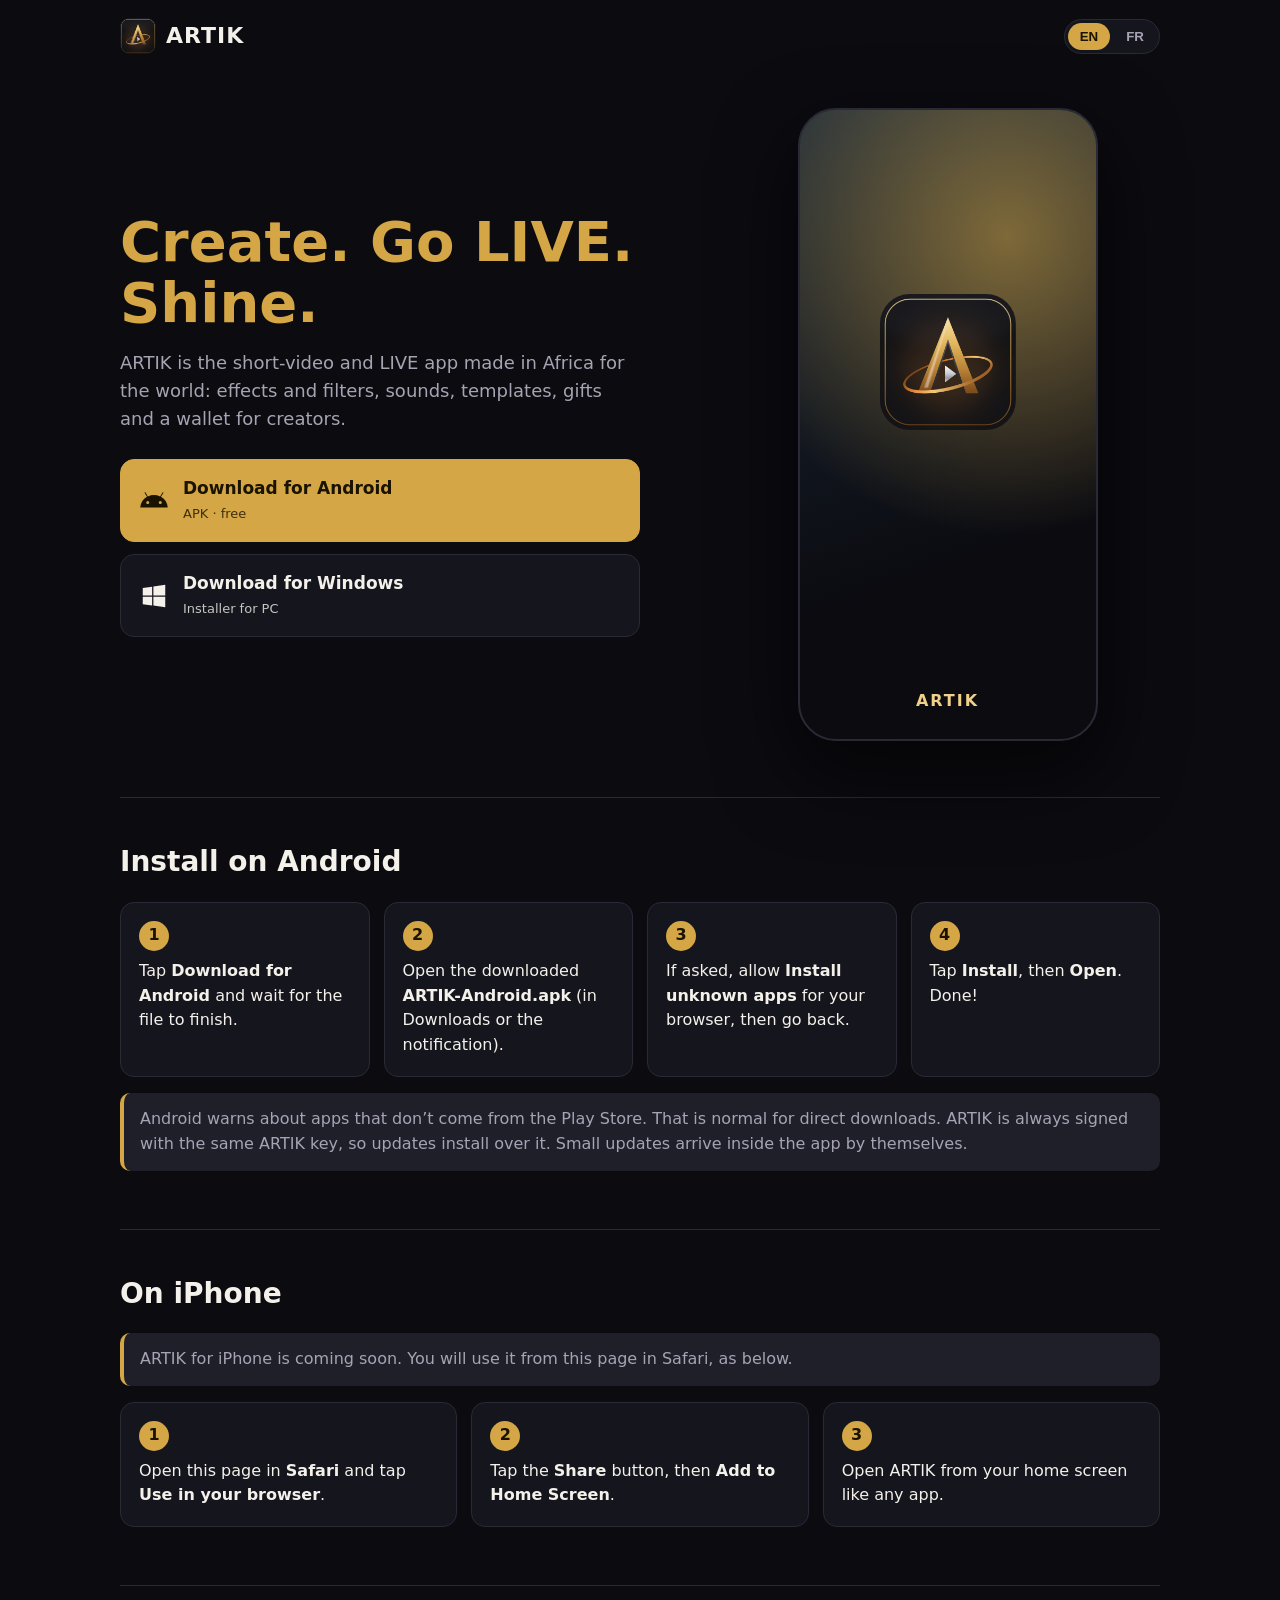
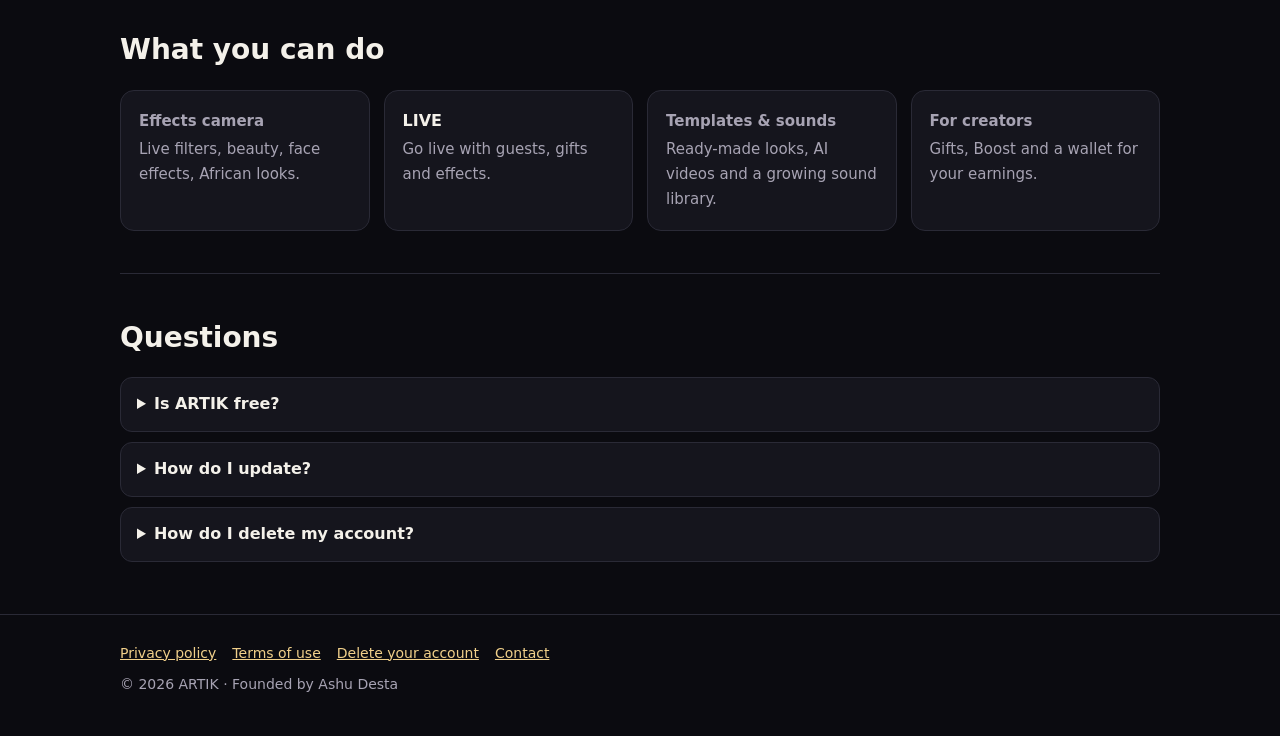
==== index.html @ ab0e0223 "ARTIK website" ====
<!doctype html>
<html lang="en">
<head>
<meta charset="utf-8">
<meta name="viewport" content="width=device-width, initial-scale=1">
<title>ARTIK — Videos, LIVE and creators</title>
<meta name="description" content="Download ARTIK: short videos, LIVE, gifts and effects. Android, Windows and in your browser.">
<meta property="og:title" content="ARTIK — Videos, LIVE and creators">
<meta property="og:description" content="Download ARTIK: short videos, LIVE, gifts and effects. Android, Windows and in your browser.">
<meta property="og:image" content="icon.png">
<meta name="theme-color" content="#0b0b10">
<link rel="icon" href="icon.png">
<link rel="stylesheet" href="style.css">
<script>
  // Language: saved choice, else the browser's (French or English).
  (function () {
    var l = null;
    try { l = localStorage.getItem('artik.lang'); } catch (e) {}
    if (!l) l = (navigator.language || 'en').toLowerCase().indexOf('fr') === 0 ? 'fr' : 'en';
    document.documentElement.lang = l;
  })();
  function setLang(l) {
    document.documentElement.lang = l;
    try { localStorage.setItem('artik.lang', l); } catch (e) {}
    document.querySelectorAll('.lang button').forEach(function (b) { b.classList.toggle('on', b.dataset.l === l); });
  }
  document.addEventListener('DOMContentLoaded', function () { setLang(document.documentElement.lang); });
</script>
</head>
<body>
<div class="wrap"><header class="top">
  <a class="brand" href="index.html"><img src="icon.png" alt="">ARTIK</a>
  <div class="lang" role="group" aria-label="Language"><button data-l="en" onclick="setLang('en')">EN</button><button data-l="fr" onclick="setLang('fr')">FR</button></div>
</header></div>
<main class="wrap">
  <div class="hero">
    <div>
      <h1><span data-lang="en">Create. Go LIVE. <span>Shine.</span></span><span data-lang="fr">Créez. Passez en LIVE. <span>Brillez.</span></span></h1>
      <p class="lead"><span data-lang="en">ARTIK is the short-video and LIVE app made in Africa for the world: effects and filters, sounds, templates, gifts and a wallet for creators.</span><span data-lang="fr">ARTIK est l'application de vidéos courtes et de LIVE née en Afrique pour le monde : effets et filtres, sons, modèles, cadeaux et un portefeuille pour les créateurs.</span></p>
      <div class="downloads">
        <a class="dl primary" href="https://github.com/ashdes237-cyber/artik/releases/latest/download/ARTIK-Android.apk" download><svg viewBox="0 0 24 24" fill="currentColor" aria-hidden="true"><path d="M17.6 9.48l1.84-3.18a.38.38 0 00-.66-.38l-1.86 3.22a11.5 11.5 0 00-9.84 0L5.22 5.92a.38.38 0 00-.66.38L6.4 9.48A10.8 10.8 0 001 18h22a10.8 10.8 0 00-5.4-8.52zM7 15.25a1.25 1.25 0 110-2.5 1.25 1.25 0 010 2.5zm10 0a1.25 1.25 0 110-2.5 1.25 1.25 0 010 2.5z"/></svg><span><b><span data-lang="en">Download for Android</span><span data-lang="fr">Télécharger pour Android</span></b><small><span data-lang="en">APK · free</span><span data-lang="fr">APK · gratuit</span></small></span></a>
        <a class="dl" href="https://github.com/ashdes237-cyber/artik/releases/latest/download/ARTIK-Windows-Setup.exe" download><svg viewBox="0 0 24 24" fill="currentColor" aria-hidden="true"><path d="M3 5.5l7.5-1v7H3v-6zm0 13l7.5 1v-7H3v6zm8.5 1.1L21 21v-8.5h-9.5v7.1zm0-15.2v7.1H21V3l-9.5 1.4z"/></svg><span><b><span data-lang="en">Download for Windows</span><span data-lang="fr">Télécharger pour Windows</span></b><small><span data-lang="en">Installer for PC</span><span data-lang="fr">Installateur pour PC</span></small></span></a>
        
      </div>
    </div>
    <div class="phone"><img src="icon.png" alt="ARTIK"><div class="cap">ARTIK</div></div>
  </div>

  <section id="android">
    <h2><span data-lang="en">Install on Android</span><span data-lang="fr">Installer sur Android</span></h2>
    <ol class="steps">
      <li><span data-lang="en">Tap <b>Download for Android</b> and wait for the file to finish.</span><span data-lang="fr">Touchez <b>Télécharger pour Android</b> et attendez la fin du téléchargement.</span></li>
      <li><span data-lang="en">Open the downloaded <b>ARTIK-Android.apk</b> (in Downloads or the notification).</span><span data-lang="fr">Ouvrez le fichier <b>ARTIK-Android.apk</b> (dans Téléchargements ou la notification).</span></li>
      <li><span data-lang="en">If asked, allow <b>Install unknown apps</b> for your browser, then go back.</span><span data-lang="fr">Si demandé, autorisez <b>Installer des applis inconnues</b> pour votre navigateur, puis revenez.</span></li>
      <li><span data-lang="en">Tap <b>Install</b>, then <b>Open</b>. Done!</span><span data-lang="fr">Touchez <b>Installer</b>, puis <b>Ouvrir</b>. C’est fait !</span></li>
    </ol>
    <p class="note"><span data-lang="en">Android warns about apps that don’t come from the Play Store. That is normal for direct downloads. ARTIK is always signed with the same ARTIK key, so updates install over it. Small updates arrive inside the app by themselves.</span><span data-lang="fr">Android avertit pour les applis qui ne viennent pas du Play Store. C’est normal pour un téléchargement direct. ARTIK est toujours signée avec la même clé ARTIK, donc les mises à jour s’installent par-dessus. Les petites mises à jour arrivent toutes seules dans l’appli.</span></p>
  </section>

  <section id="iphone">
    <h2><span data-lang="en">On iPhone</span><span data-lang="fr">Sur iPhone</span></h2>
    <p class="note"><span data-lang="en">ARTIK for iPhone is coming soon. You will use it from this page in Safari, as below.</span><span data-lang="fr">ARTIK pour iPhone arrive bientôt. Vous l’utiliserez depuis cette page dans Safari, comme ci-dessous.</span></p>
    <ol class="steps">
      <li><span data-lang="en">Open this page in <b>Safari</b> and tap <b>Use in your browser</b>.</span><span data-lang="fr">Ouvrez cette page dans <b>Safari</b> et touchez <b>Utiliser dans le navigateur</b>.</span></li>
      <li><span data-lang="en">Tap the <b>Share</b> button, then <b>Add to Home Screen</b>.</span><span data-lang="fr">Touchez <b>Partager</b>, puis <b>Sur l’écran d’accueil</b>.</span></li>
      <li><span data-lang="en">Open ARTIK from your home screen like any app.</span><span data-lang="fr">Ouvrez ARTIK depuis l’écran d’accueil comme une appli.</span></li>
    </ol>
  </section>

  <section>
    <h2><span data-lang="en">What you can do</span><span data-lang="fr">Ce que vous pouvez faire</span></h2>
    <div class="features">
      <div class="feature"><b><span data-lang="en">Effects camera</span><span data-lang="fr">Caméra à effets</span></b><span><span data-lang="en">Live filters, beauty, face effects, African looks.</span><span data-lang="fr">Filtres en direct, beauté, effets visage, looks africains.</span></span></div>
      <div class="feature"><b>LIVE</b><span><span data-lang="en">Go live with guests, gifts and effects.</span><span data-lang="fr">Passez en LIVE avec invités, cadeaux et effets.</span></span></div>
      <div class="feature"><b><span data-lang="en">Templates & sounds</span><span data-lang="fr">Modèles et sons</span></b><span><span data-lang="en">Ready-made looks, AI videos and a growing sound library.</span><span data-lang="fr">Looks prêts, vidéos IA et une bibliothèque de sons.</span></span></div>
      <div class="feature"><b><span data-lang="en">For creators</span><span data-lang="fr">Pour les créateurs</span></b><span><span data-lang="en">Gifts, Boost and a wallet for your earnings.</span><span data-lang="fr">Cadeaux, Boost et un portefeuille pour vos gains.</span></span></div>
    </div>
  </section>

  <section>
    <h2><span data-lang="en">Questions</span><span data-lang="fr">Questions</span></h2>
    <details><summary><span data-lang="en">Is ARTIK free?</span><span data-lang="fr">ARTIK est-elle gratuite ?</span></summary><p><span data-lang="en">Yes. Some extras (templates plans, Boost, coins for gifts) are paid inside the app.</span><span data-lang="fr">Oui. Certains extras (abonnements aux modèles, Boost, pièces pour les cadeaux) sont payants dans l’appli.</span></p></details>
    <details><summary><span data-lang="en">How do I update?</span><span data-lang="fr">Comment mettre à jour ?</span></summary><p><span data-lang="en">Most updates arrive inside the app (“New version ready — Restart”). For big updates, ARTIK tells you to download the new version here.</span><span data-lang="fr">La plupart des mises à jour arrivent dans l’appli (« Nouvelle version prête — Redémarrer »). Pour les grandes mises à jour, ARTIK vous invite à télécharger la nouvelle version ici.</span></p></details>
    <details><summary><span data-lang="en">How do I delete my account?</span><span data-lang="fr">Comment supprimer mon compte ?</span></summary><p><a href="delete-account.html"><span data-lang="en">See the steps here.</span><span data-lang="fr">Voir les étapes ici.</span></a></p></details>
  </section>
</main>
<footer><div class="wrap">
  <nav><a href="privacy.html"><span data-lang="en">Privacy policy</span><span data-lang="fr">Confidentialité</span></a><a href="terms.html"><span data-lang="en">Terms of use</span><span data-lang="fr">Conditions d'utilisation</span></a>
  <a href="delete-account.html"><span data-lang="en">Delete your account</span><span data-lang="fr">Supprimer votre compte</span></a><a href="mailto:ashdes237@gmail.com"><span data-lang="en">Contact</span><span data-lang="fr">Contact</span></a></nav>
  © 2026 ARTIK · <span data-lang="en">Founded by Ashu Desta</span><span data-lang="fr">Fondé par Ashu Desta</span>
</div></footer></body></html>
---- style.css ----
:root {
  --bg: #0b0b10;
  --surface: #15151d;
  --raised: #1f1f2a;
  --border: #2a2a36;
  --text: #f4f1ea;
  --muted: #a7a3b3;
  --gold: #d4a645;
  --gold-light: #f1d08a;
  --on-gold: #1a1300;
}
* { box-sizing: border-box; }
html { scroll-behavior: smooth; }
body {
  margin: 0;
  background: var(--bg);
  color: var(--text);
  font-family: system-ui, -apple-system, 'Segoe UI', Roboto, sans-serif;
  line-height: 1.55;
}
a { color: var(--gold-light); }
.wrap { width: 100%; max-width: 1080px; margin: 0 auto; padding: 0 20px; }
header.top { display: flex; align-items: center; justify-content: space-between; padding: 18px 0; }
.brand { display: flex; align-items: center; gap: 10px; text-decoration: none; color: var(--text); font-weight: 900; font-size: 22px; letter-spacing: 1px; }
.brand img { width: 36px; height: 36px; border-radius: 9px; }
.lang { display: flex; gap: 4px; background: var(--surface); border: 1px solid var(--border); border-radius: 20px; padding: 3px; }
.lang button { background: none; border: 0; color: var(--muted); font-weight: 800; padding: 6px 12px; border-radius: 16px; cursor: pointer; }
.lang button.on { background: var(--gold); color: var(--on-gold); }

.hero { display: grid; grid-template-columns: 1.15fr 0.85fr; gap: 40px; align-items: center; padding: 36px 0 56px; }
.hero h1 { font-size: clamp(34px, 6vw, 56px); line-height: 1.08; margin: 0 0 16px; }
.hero h1 span { color: var(--gold); }
.hero p.lead { color: var(--muted); font-size: 18px; margin: 0 0 26px; max-width: 520px; }
.phone { justify-self: center; width: min(300px, 80vw); aspect-ratio: 9 / 19; border-radius: 38px; border: 2px solid var(--border);
  background: radial-gradient(circle at 70% 20%, rgba(212, 166, 69, 0.55), transparent 55%), linear-gradient(160deg, #1b2a3a, #0b0b10 70%);
  position: relative; overflow: hidden; box-shadow: 0 30px 80px rgba(0, 0, 0, 0.6); }
.phone img { position: absolute; left: 50%; top: 40%; width: 46%; transform: translate(-50%, -50%); border-radius: 22%; }
.phone .cap { position: absolute; left: 0; right: 0; bottom: 26px; text-align: center; font-weight: 900; color: var(--gold-light); letter-spacing: 2px; }

.downloads { display: grid; gap: 12px; max-width: 520px; }
.dl { display: flex; align-items: center; gap: 14px; padding: 15px 18px; border-radius: 14px; text-decoration: none; color: var(--text); background: var(--surface); border: 1px solid var(--border); transition: border-color 0.15s, transform 0.15s; }
.dl:hover { border-color: var(--gold); transform: translateY(-1px); }
.dl.primary { background: var(--gold); color: var(--on-gold); border-color: var(--gold); }
.dl svg { width: 30px; height: 30px; flex: none; }
.dl b { display: block; font-size: 17px; }
.dl small { opacity: 0.8; font-size: 13px; }

section { padding: 42px 0; border-top: 1px solid var(--border); }
section h2 { font-size: 28px; margin: 0 0 18px; }
.steps { counter-reset: s; display: grid; grid-template-columns: repeat(auto-fit, minmax(220px, 1fr)); gap: 14px; padding: 0; list-style: none; }
.steps li { background: var(--surface); border: 1px solid var(--border); border-radius: 14px; padding: 18px; position: relative; }
.steps li::before { counter-increment: s; content: counter(s); display: flex; width: 30px; height: 30px; border-radius: 15px; background: var(--gold); color: var(--on-gold); font-weight: 900; align-items: center; justify-content: center; margin-bottom: 8px; }
.note { background: var(--raised); border-left: 4px solid var(--gold); border-radius: 10px; padding: 14px 16px; color: var(--muted); }
.features { display: grid; grid-template-columns: repeat(auto-fit, minmax(220px, 1fr)); gap: 14px; }
.feature { background: var(--surface); border: 1px solid var(--border); border-radius: 14px; padding: 18px; }
.feature b { display: block; margin-bottom: 4px; }
.feature span { color: var(--muted); font-size: 15px; }
details { background: var(--surface); border: 1px solid var(--border); border-radius: 12px; padding: 14px 16px; margin-bottom: 10px; }
details summary { cursor: pointer; font-weight: 800; }
details p { color: var(--muted); margin: 10px 0 0; }
footer { padding: 28px 0 40px; color: var(--muted); font-size: 14px; border-top: 1px solid var(--border); }
footer nav { display: flex; flex-wrap: wrap; gap: 16px; margin-bottom: 10px; }

/* Legal pages */
.doc { max-width: 760px; padding: 20px 0 40px; }
.doc h1 { margin-bottom: 4px; }
.doc .date { color: var(--muted); margin-bottom: 26px; }
.doc h2 { font-size: 20px; margin: 26px 0 6px; color: var(--gold-light); }
.doc p { white-space: pre-line; color: #dcd8e4; }

[data-lang] { display: none; }
html[lang='en'] [data-lang='en'], html[lang='fr'] [data-lang='fr'] { display: revert; }

@media (max-width: 780px) {
  .hero { grid-template-columns: 1fr; padding-top: 16px; }
  .phone { order: -1; width: min(220px, 60vw); }
}
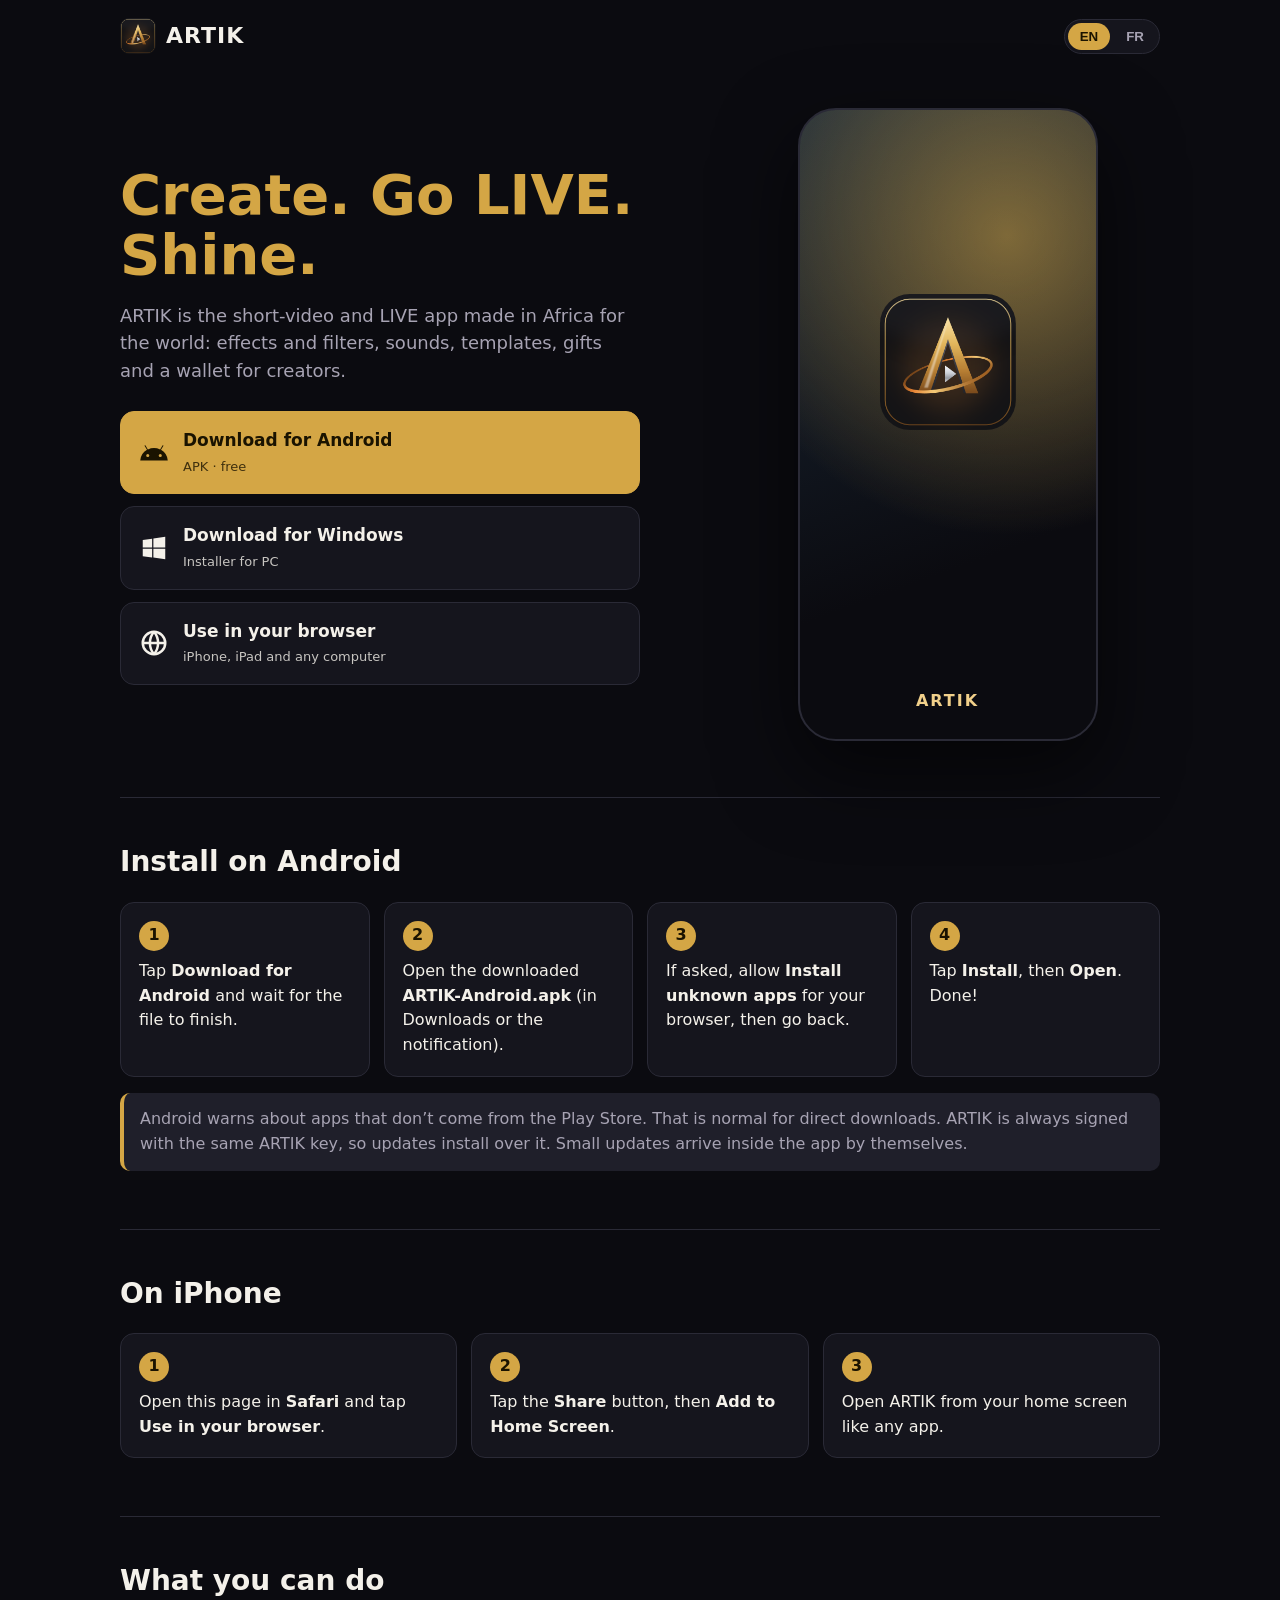
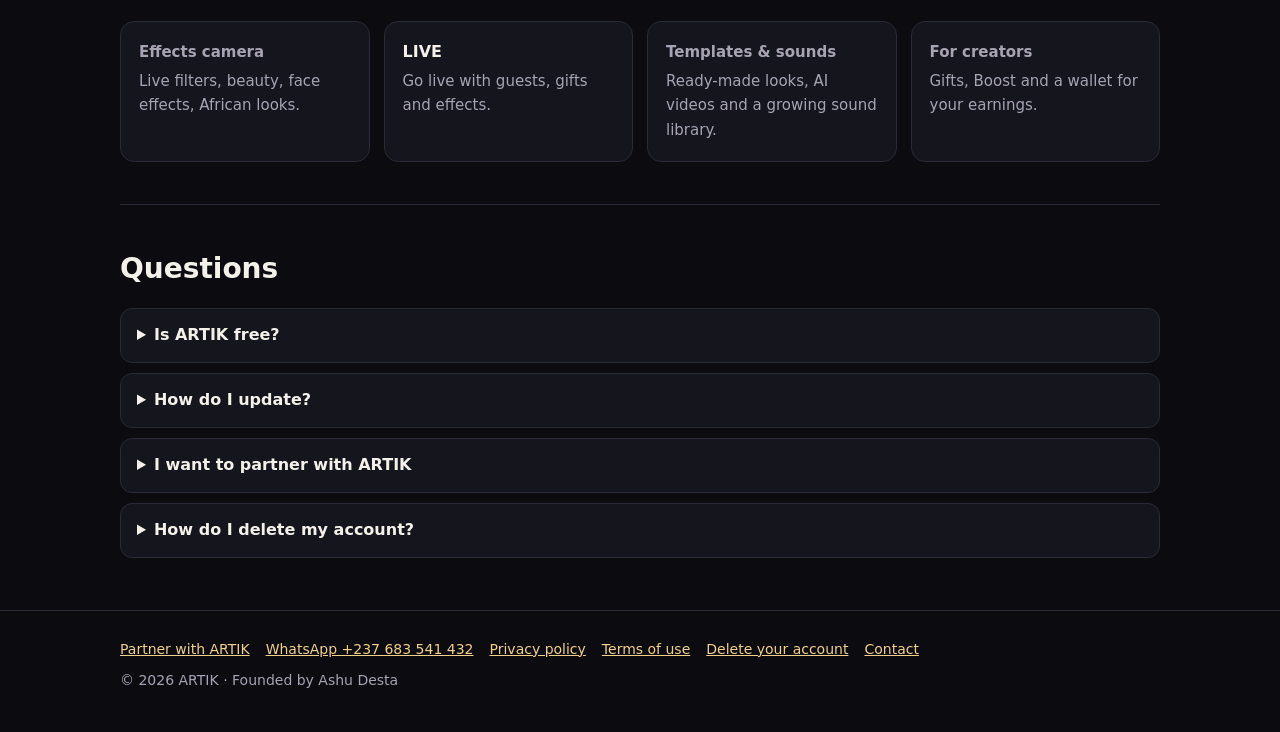
==== commit 69777040: "ARTIK website" ====
--- a/index.html
+++ b/index.html
@@ -3,12 +3,25 @@
 <head>
 <meta charset="utf-8">
 <meta name="viewport" content="width=device-width, initial-scale=1">
-<title>ARTIK — Videos, LIVE and creators</title>
-<meta name="description" content="Download ARTIK: short videos, LIVE, gifts and effects. Android, Windows and in your browser.">
-<meta property="og:title" content="ARTIK — Videos, LIVE and creators">
-<meta property="og:description" content="Download ARTIK: short videos, LIVE, gifts and effects. Android, Windows and in your browser.">
-<meta property="og:image" content="icon.png">
+<title>ARTIK — Short videos &amp; LIVE app made in Africa | Download free</title>
+<meta name="description" content="Download ARTIK free: short videos, LIVE with gifts, live effects camera, African looks, templates and sounds. Android, Windows and iPhone (browser). Vidéos courtes et LIVE.">
+<link rel="canonical" href="https://artikapp.com/">
+<meta property="og:type" content="website">
+<meta property="og:site_name" content="ARTIK">
+<meta property="og:url" content="https://artikapp.com/">
+<meta property="og:title" content="ARTIK — Short videos &amp; LIVE app made in Africa | Download free">
+<meta property="og:description" content="Download ARTIK free: short videos, LIVE with gifts, live effects camera, African looks, templates and sounds. Android, Windows and iPhone (browser). Vidéos courtes et LIVE.">
+<meta property="og:image" content="https://artikapp.com/og-image.png">
+<meta property="og:image:width" content="1200">
+<meta property="og:image:height" content="630">
+<meta property="og:locale" content="en_US">
+<meta property="og:locale:alternate" content="fr_FR">
+<meta name="twitter:card" content="summary_large_image">
+<meta name="twitter:title" content="ARTIK — Short videos &amp; LIVE app made in Africa | Download free">
+<meta name="twitter:description" content="Download ARTIK free: short videos, LIVE with gifts, live effects camera, African looks, templates and sounds. Android, Windows and iPhone (browser). Vidéos courtes et LIVE.">
+<meta name="twitter:image" content="https://artikapp.com/og-image.png">
 <meta name="theme-color" content="#0b0b10">
+<script type="application/ld+json">[{"@context":"https://schema.org","@type":"Organization","name":"ARTIK","url":"https://artikapp.com/","logo":"https://artikapp.com/icon.png","founder":{"@type":"Person","name":"Ashu Desta"},"contactPoint":[{"@type":"ContactPoint","telephone":"+237683541432","contactType":"customer support","availableLanguage":["English","French"]}]},{"@context":"https://schema.org","@type":"SoftwareApplication","name":"ARTIK","applicationCategory":"SocialNetworkingApplication","operatingSystem":"Android, Windows, Web","description":"Short videos, LIVE, effects camera, templates, sounds and gifts. Made in Africa for the world.","url":"https://artikapp.com/","downloadUrl":"https://github.com/artik-app/artik-app.github.io/releases/latest/download/ARTIK-Android.apk","offers":{"@type":"Offer","price":"0","priceCurrency":"USD"},"image":"https://artikapp.com/og-image.png"}]</script>
 <link rel="icon" href="icon.png">
 <link rel="stylesheet" href="style.css">
 <script>
@@ -38,9 +51,9 @@
       <h1><span data-lang="en">Create. Go LIVE. <span>Shine.</span></span><span data-lang="fr">Créez. Passez en LIVE. <span>Brillez.</span></span></h1>
       <p class="lead"><span data-lang="en">ARTIK is the short-video and LIVE app made in Africa for the world: effects and filters, sounds, templates, gifts and a wallet for creators.</span><span data-lang="fr">ARTIK est l'application de vidéos courtes et de LIVE née en Afrique pour le monde : effets et filtres, sons, modèles, cadeaux et un portefeuille pour les créateurs.</span></p>
       <div class="downloads">
-        <a class="dl primary" href="https://github.com/ashdes237-cyber/artik/releases/latest/download/ARTIK-Android.apk" download><svg viewBox="0 0 24 24" fill="currentColor" aria-hidden="true"><path d="M17.6 9.48l1.84-3.18a.38.38 0 00-.66-.38l-1.86 3.22a11.5 11.5 0 00-9.84 0L5.22 5.92a.38.38 0 00-.66.38L6.4 9.48A10.8 10.8 0 001 18h22a10.8 10.8 0 00-5.4-8.52zM7 15.25a1.25 1.25 0 110-2.5 1.25 1.25 0 010 2.5zm10 0a1.25 1.25 0 110-2.5 1.25 1.25 0 010 2.5z"/></svg><span><b><span data-lang="en">Download for Android</span><span data-lang="fr">Télécharger pour Android</span></b><small><span data-lang="en">APK · free</span><span data-lang="fr">APK · gratuit</span></small></span></a>
-        <a class="dl" href="https://github.com/ashdes237-cyber/artik/releases/latest/download/ARTIK-Windows-Setup.exe" download><svg viewBox="0 0 24 24" fill="currentColor" aria-hidden="true"><path d="M3 5.5l7.5-1v7H3v-6zm0 13l7.5 1v-7H3v6zm8.5 1.1L21 21v-8.5h-9.5v7.1zm0-15.2v7.1H21V3l-9.5 1.4z"/></svg><span><b><span data-lang="en">Download for Windows</span><span data-lang="fr">Télécharger pour Windows</span></b><small><span data-lang="en">Installer for PC</span><span data-lang="fr">Installateur pour PC</span></small></span></a>
-        
+        <a class="dl primary" href="https://github.com/artik-app/artik-app.github.io/releases/latest/download/ARTIK-Android.apk" download><svg viewBox="0 0 24 24" fill="currentColor" aria-hidden="true"><path d="M17.6 9.48l1.84-3.18a.38.38 0 00-.66-.38l-1.86 3.22a11.5 11.5 0 00-9.84 0L5.22 5.92a.38.38 0 00-.66.38L6.4 9.48A10.8 10.8 0 001 18h22a10.8 10.8 0 00-5.4-8.52zM7 15.25a1.25 1.25 0 110-2.5 1.25 1.25 0 010 2.5zm10 0a1.25 1.25 0 110-2.5 1.25 1.25 0 010 2.5z"/></svg><span><b><span data-lang="en">Download for Android</span><span data-lang="fr">Télécharger pour Android</span></b><small><span data-lang="en">APK · free</span><span data-lang="fr">APK · gratuit</span></small></span></a>
+        <a class="dl" href="https://github.com/artik-app/artik-app.github.io/releases/latest/download/ARTIK-Windows-Setup.exe" download><svg viewBox="0 0 24 24" fill="currentColor" aria-hidden="true"><path d="M3 5.5l7.5-1v7H3v-6zm0 13l7.5 1v-7H3v6zm8.5 1.1L21 21v-8.5h-9.5v7.1zm0-15.2v7.1H21V3l-9.5 1.4z"/></svg><span><b><span data-lang="en">Download for Windows</span><span data-lang="fr">Télécharger pour Windows</span></b><small><span data-lang="en">Installer for PC</span><span data-lang="fr">Installateur pour PC</span></small></span></a>
+        <a class="dl" href="app/"><svg viewBox="0 0 24 24" fill="none" stroke="currentColor" stroke-width="2" aria-hidden="true"><circle cx="12" cy="12" r="9"/><path d="M3 12h18M12 3a14 14 0 010 18M12 3a14 14 0 000 18"/></svg><span><b><span data-lang="en">Use in your browser</span><span data-lang="fr">Utiliser dans le navigateur</span></b><small><span data-lang="en">iPhone, iPad and any computer</span><span data-lang="fr">iPhone, iPad et tout ordinateur</span></small></span></a>
       </div>
     </div>
     <div class="phone"><img src="icon.png" alt="ARTIK"><div class="cap">ARTIK</div></div>
@@ -59,7 +72,7 @@
 
   <section id="iphone">
     <h2><span data-lang="en">On iPhone</span><span data-lang="fr">Sur iPhone</span></h2>
-    <p class="note"><span data-lang="en">ARTIK for iPhone is coming soon. You will use it from this page in Safari, as below.</span><span data-lang="fr">ARTIK pour iPhone arrive bientôt. Vous l’utiliserez depuis cette page dans Safari, comme ci-dessous.</span></p>
+    
     <ol class="steps">
       <li><span data-lang="en">Open this page in <b>Safari</b> and tap <b>Use in your browser</b>.</span><span data-lang="fr">Ouvrez cette page dans <b>Safari</b> et touchez <b>Utiliser dans le navigateur</b>.</span></li>
       <li><span data-lang="en">Tap the <b>Share</b> button, then <b>Add to Home Screen</b>.</span><span data-lang="fr">Touchez <b>Partager</b>, puis <b>Sur l’écran d’accueil</b>.</span></li>
@@ -81,11 +94,12 @@
     <h2><span data-lang="en">Questions</span><span data-lang="fr">Questions</span></h2>
     <details><summary><span data-lang="en">Is ARTIK free?</span><span data-lang="fr">ARTIK est-elle gratuite ?</span></summary><p><span data-lang="en">Yes. Some extras (templates plans, Boost, coins for gifts) are paid inside the app.</span><span data-lang="fr">Oui. Certains extras (abonnements aux modèles, Boost, pièces pour les cadeaux) sont payants dans l’appli.</span></p></details>
     <details><summary><span data-lang="en">How do I update?</span><span data-lang="fr">Comment mettre à jour ?</span></summary><p><span data-lang="en">Most updates arrive inside the app (“New version ready — Restart”). For big updates, ARTIK tells you to download the new version here.</span><span data-lang="fr">La plupart des mises à jour arrivent dans l’appli (« Nouvelle version prête — Redémarrer »). Pour les grandes mises à jour, ARTIK vous invite à télécharger la nouvelle version ici.</span></p></details>
+    <details><summary><span data-lang="en">I want to partner with ARTIK</span><span data-lang="fr">Je veux devenir partenaire d’ARTIK</span></summary><p><a href="partner.html"><span data-lang="en">Brands, agencies, artists, investors: tell us about you here.</span><span data-lang="fr">Marques, agences, artistes, investisseurs : présentez-vous ici.</span></a></p></details>
     <details><summary><span data-lang="en">How do I delete my account?</span><span data-lang="fr">Comment supprimer mon compte ?</span></summary><p><a href="delete-account.html"><span data-lang="en">See the steps here.</span><span data-lang="fr">Voir les étapes ici.</span></a></p></details>
   </section>
 </main>
 <footer><div class="wrap">
-  <nav><a href="privacy.html"><span data-lang="en">Privacy policy</span><span data-lang="fr">Confidentialité</span></a><a href="terms.html"><span data-lang="en">Terms of use</span><span data-lang="fr">Conditions d'utilisation</span></a>
+  <nav><a href="partner.html"><span data-lang="en">Partner with ARTIK</span><span data-lang="fr">Devenir partenaire</span></a><a href="https://wa.me/237683541432">WhatsApp +237 683 541 432</a><a href="privacy.html"><span data-lang="en">Privacy policy</span><span data-lang="fr">Confidentialité</span></a><a href="terms.html"><span data-lang="en">Terms of use</span><span data-lang="fr">Conditions d'utilisation</span></a>
   <a href="delete-account.html"><span data-lang="en">Delete your account</span><span data-lang="fr">Supprimer votre compte</span></a><a href="mailto:ashdes237@gmail.com"><span data-lang="en">Contact</span><span data-lang="fr">Contact</span></a></nav>
   © 2026 ARTIK · <span data-lang="en">Founded by Ashu Desta</span><span data-lang="fr">Fondé par Ashu Desta</span>
 </div></footer></body></html>
--- a/style.css
+++ b/style.css
@@ -75,3 +75,14 @@
   .hero { grid-template-columns: 1fr; padding-top: 16px; }
   .phone { order: -1; width: min(220px, 60vw); }
 }
+
+/* Partner form */
+.pform { display: grid; grid-template-columns: 1fr 1fr; gap: 12px; margin-top: 10px; }
+.pform label { display: grid; gap: 6px; color: var(--muted); font-weight: 700; font-size: 14px; }
+.pform .full, .pform .sendbtn, .pform .note { grid-column: 1 / -1; }
+.pform input, .pform select, .pform textarea { background: var(--surface); border: 1px solid var(--border); border-radius: 10px; color: var(--text); padding: 12px; font: inherit; }
+.pform input:focus, .pform select:focus, .pform textarea:focus { outline: 2px solid var(--gold); border-color: var(--gold); }
+.pform .hp { position: absolute; left: -10000px; width: 1px; height: 1px; overflow: hidden; }
+.sendbtn { justify-content: center; font-weight: 900; font-size: 16px; cursor: pointer; }
+.sendbtn:disabled { opacity: 0.6; }
+@media (max-width: 640px) { .pform { grid-template-columns: 1fr; } }
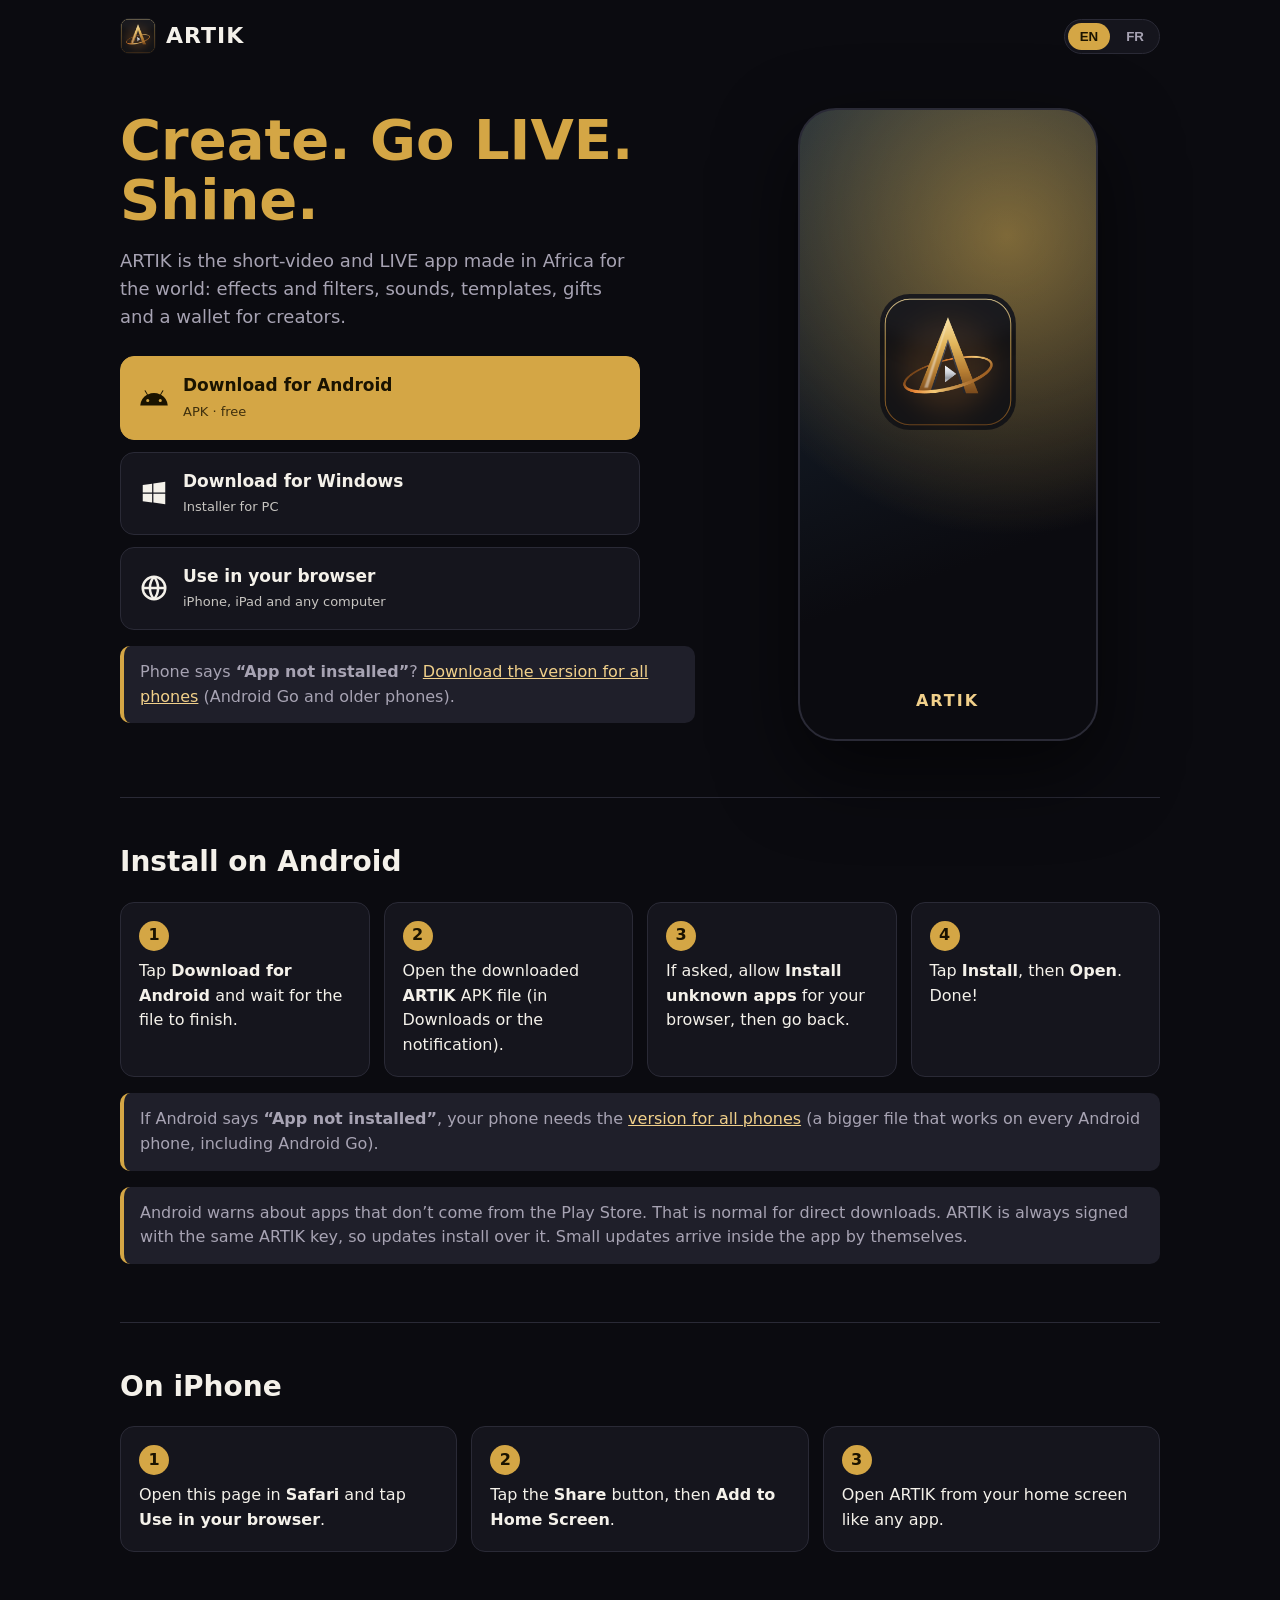
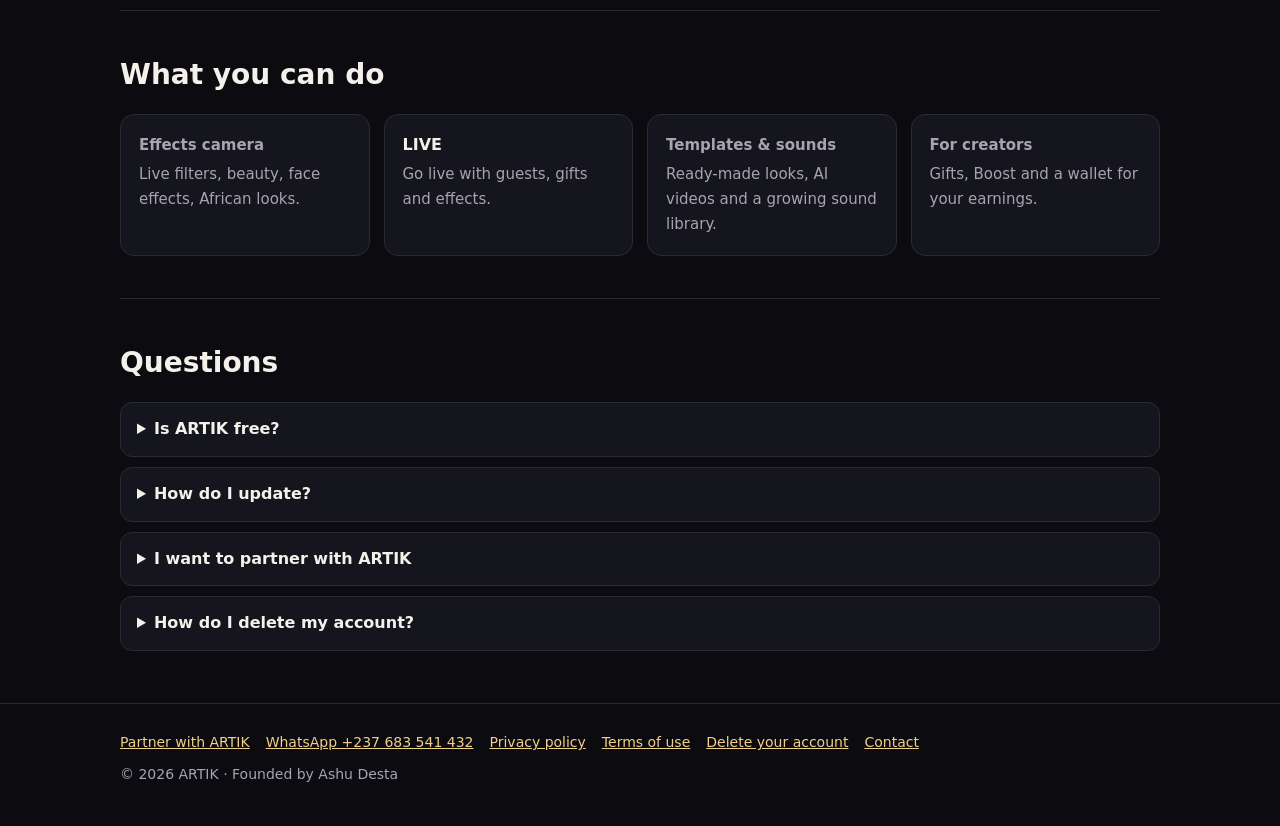
==== commit b331c732: "ARTIK 1.3.0 (build 8)" ====
--- a/index.html
+++ b/index.html
@@ -21,7 +21,7 @@
 <meta name="twitter:description" content="Download ARTIK free: short videos, LIVE with gifts, live effects camera, African looks, templates and sounds. Android, Windows and iPhone (browser). Vidéos courtes et LIVE.">
 <meta name="twitter:image" content="https://artikapp.com/og-image.png">
 <meta name="theme-color" content="#0b0b10">
-<script type="application/ld+json">[{"@context":"https://schema.org","@type":"Organization","name":"ARTIK","url":"https://artikapp.com/","logo":"https://artikapp.com/icon.png","founder":{"@type":"Person","name":"Ashu Desta"},"contactPoint":[{"@type":"ContactPoint","telephone":"+237683541432","contactType":"customer support","availableLanguage":["English","French"]}]},{"@context":"https://schema.org","@type":"SoftwareApplication","name":"ARTIK","applicationCategory":"SocialNetworkingApplication","operatingSystem":"Android, Windows, Web","description":"Short videos, LIVE, effects camera, templates, sounds and gifts. Made in Africa for the world.","url":"https://artikapp.com/","downloadUrl":"https://github.com/artik-app/artik-app.github.io/releases/latest/download/ARTIK-Android.apk","offers":{"@type":"Offer","price":"0","priceCurrency":"USD"},"image":"https://artikapp.com/og-image.png"}]</script>
+<script type="application/ld+json">[{"@context":"https://schema.org","@type":"Organization","name":"ARTIK","url":"https://artikapp.com/","logo":"https://artikapp.com/icon.png","founder":{"@type":"Person","name":"Ashu Desta"},"contactPoint":[{"@type":"ContactPoint","telephone":"+237683541432","contactType":"customer support","availableLanguage":["English","French"]}]},{"@context":"https://schema.org","@type":"SoftwareApplication","name":"ARTIK","applicationCategory":"SocialNetworkingApplication","operatingSystem":"Android, Windows, Web","description":"Short videos, LIVE, effects camera, templates, sounds and gifts. Made in Africa for the world.","url":"https://artikapp.com/","downloadUrl":"https://github.com/artik-app/artik-app.github.io/releases/latest/download/ARTIK-Android-64bit.apk","offers":{"@type":"Offer","price":"0","priceCurrency":"USD"},"image":"https://artikapp.com/og-image.png"}]</script>
 <link rel="icon" href="icon.png">
 <link rel="stylesheet" href="style.css">
 <script>
@@ -51,10 +51,11 @@
       <h1><span data-lang="en">Create. Go LIVE. <span>Shine.</span></span><span data-lang="fr">Créez. Passez en LIVE. <span>Brillez.</span></span></h1>
       <p class="lead"><span data-lang="en">ARTIK is the short-video and LIVE app made in Africa for the world: effects and filters, sounds, templates, gifts and a wallet for creators.</span><span data-lang="fr">ARTIK est l'application de vidéos courtes et de LIVE née en Afrique pour le monde : effets et filtres, sons, modèles, cadeaux et un portefeuille pour les créateurs.</span></p>
       <div class="downloads">
-        <a class="dl primary" href="https://github.com/artik-app/artik-app.github.io/releases/latest/download/ARTIK-Android.apk" download><svg viewBox="0 0 24 24" fill="currentColor" aria-hidden="true"><path d="M17.6 9.48l1.84-3.18a.38.38 0 00-.66-.38l-1.86 3.22a11.5 11.5 0 00-9.84 0L5.22 5.92a.38.38 0 00-.66.38L6.4 9.48A10.8 10.8 0 001 18h22a10.8 10.8 0 00-5.4-8.52zM7 15.25a1.25 1.25 0 110-2.5 1.25 1.25 0 010 2.5zm10 0a1.25 1.25 0 110-2.5 1.25 1.25 0 010 2.5z"/></svg><span><b><span data-lang="en">Download for Android</span><span data-lang="fr">Télécharger pour Android</span></b><small><span data-lang="en">APK · free</span><span data-lang="fr">APK · gratuit</span></small></span></a>
+        <a class="dl primary" href="https://github.com/artik-app/artik-app.github.io/releases/latest/download/ARTIK-Android-64bit.apk" download><svg viewBox="0 0 24 24" fill="currentColor" aria-hidden="true"><path d="M17.6 9.48l1.84-3.18a.38.38 0 00-.66-.38l-1.86 3.22a11.5 11.5 0 00-9.84 0L5.22 5.92a.38.38 0 00-.66.38L6.4 9.48A10.8 10.8 0 001 18h22a10.8 10.8 0 00-5.4-8.52zM7 15.25a1.25 1.25 0 110-2.5 1.25 1.25 0 010 2.5zm10 0a1.25 1.25 0 110-2.5 1.25 1.25 0 010 2.5z"/></svg><span><b><span data-lang="en">Download for Android</span><span data-lang="fr">Télécharger pour Android</span></b><small><span data-lang="en">APK · free</span><span data-lang="fr">APK · gratuit</span></small></span></a>
         <a class="dl" href="https://github.com/artik-app/artik-app.github.io/releases/latest/download/ARTIK-Windows-Setup.exe" download><svg viewBox="0 0 24 24" fill="currentColor" aria-hidden="true"><path d="M3 5.5l7.5-1v7H3v-6zm0 13l7.5 1v-7H3v6zm8.5 1.1L21 21v-8.5h-9.5v7.1zm0-15.2v7.1H21V3l-9.5 1.4z"/></svg><span><b><span data-lang="en">Download for Windows</span><span data-lang="fr">Télécharger pour Windows</span></b><small><span data-lang="en">Installer for PC</span><span data-lang="fr">Installateur pour PC</span></small></span></a>
         <a class="dl" href="app/"><svg viewBox="0 0 24 24" fill="none" stroke="currentColor" stroke-width="2" aria-hidden="true"><circle cx="12" cy="12" r="9"/><path d="M3 12h18M12 3a14 14 0 010 18M12 3a14 14 0 000 18"/></svg><span><b><span data-lang="en">Use in your browser</span><span data-lang="fr">Utiliser dans le navigateur</span></b><small><span data-lang="en">iPhone, iPad and any computer</span><span data-lang="fr">iPhone, iPad et tout ordinateur</span></small></span></a>
       </div>
+      <p class="note"><span data-lang="en">Phone says <b>“App not installed”</b>? <a href="https://github.com/artik-app/artik-app.github.io/releases/latest/download/ARTIK-Android.apk" download>Download the version for all phones</a> (Android Go and older phones).</span><span data-lang="fr">Le téléphone affiche <b>« Application non installée »</b> ? <a href="https://github.com/artik-app/artik-app.github.io/releases/latest/download/ARTIK-Android.apk" download>Téléchargez la version pour tous les téléphones</a> (Android Go et anciens téléphones).</span></p>
     </div>
     <div class="phone"><img src="icon.png" alt="ARTIK"><div class="cap">ARTIK</div></div>
   </div>
@@ -63,10 +64,11 @@
     <h2><span data-lang="en">Install on Android</span><span data-lang="fr">Installer sur Android</span></h2>
     <ol class="steps">
       <li><span data-lang="en">Tap <b>Download for Android</b> and wait for the file to finish.</span><span data-lang="fr">Touchez <b>Télécharger pour Android</b> et attendez la fin du téléchargement.</span></li>
-      <li><span data-lang="en">Open the downloaded <b>ARTIK-Android.apk</b> (in Downloads or the notification).</span><span data-lang="fr">Ouvrez le fichier <b>ARTIK-Android.apk</b> (dans Téléchargements ou la notification).</span></li>
+      <li><span data-lang="en">Open the downloaded <b>ARTIK</b> APK file (in Downloads or the notification).</span><span data-lang="fr">Ouvrez le fichier APK <b>ARTIK</b> téléchargé (dans Téléchargements ou la notification).</span></li>
       <li><span data-lang="en">If asked, allow <b>Install unknown apps</b> for your browser, then go back.</span><span data-lang="fr">Si demandé, autorisez <b>Installer des applis inconnues</b> pour votre navigateur, puis revenez.</span></li>
       <li><span data-lang="en">Tap <b>Install</b>, then <b>Open</b>. Done!</span><span data-lang="fr">Touchez <b>Installer</b>, puis <b>Ouvrir</b>. C’est fait !</span></li>
     </ol>
+    <p class="note"><span data-lang="en">If Android says <b>“App not installed”</b>, your phone needs the <a href="https://github.com/artik-app/artik-app.github.io/releases/latest/download/ARTIK-Android.apk" download>version for all phones</a> (a bigger file that works on every Android phone, including Android Go).</span><span data-lang="fr">Si Android affiche <b>« Application non installée »</b>, votre téléphone a besoin de la <a href="https://github.com/artik-app/artik-app.github.io/releases/latest/download/ARTIK-Android.apk" download>version pour tous les téléphones</a> (un fichier plus gros qui fonctionne sur tous les Android, y compris Android Go).</span></p>
     <p class="note"><span data-lang="en">Android warns about apps that don’t come from the Play Store. That is normal for direct downloads. ARTIK is always signed with the same ARTIK key, so updates install over it. Small updates arrive inside the app by themselves.</span><span data-lang="fr">Android avertit pour les applis qui ne viennent pas du Play Store. C’est normal pour un téléchargement direct. ARTIK est toujours signée avec la même clé ARTIK, donc les mises à jour s’installent par-dessus. Les petites mises à jour arrivent toutes seules dans l’appli.</span></p>
   </section>
 
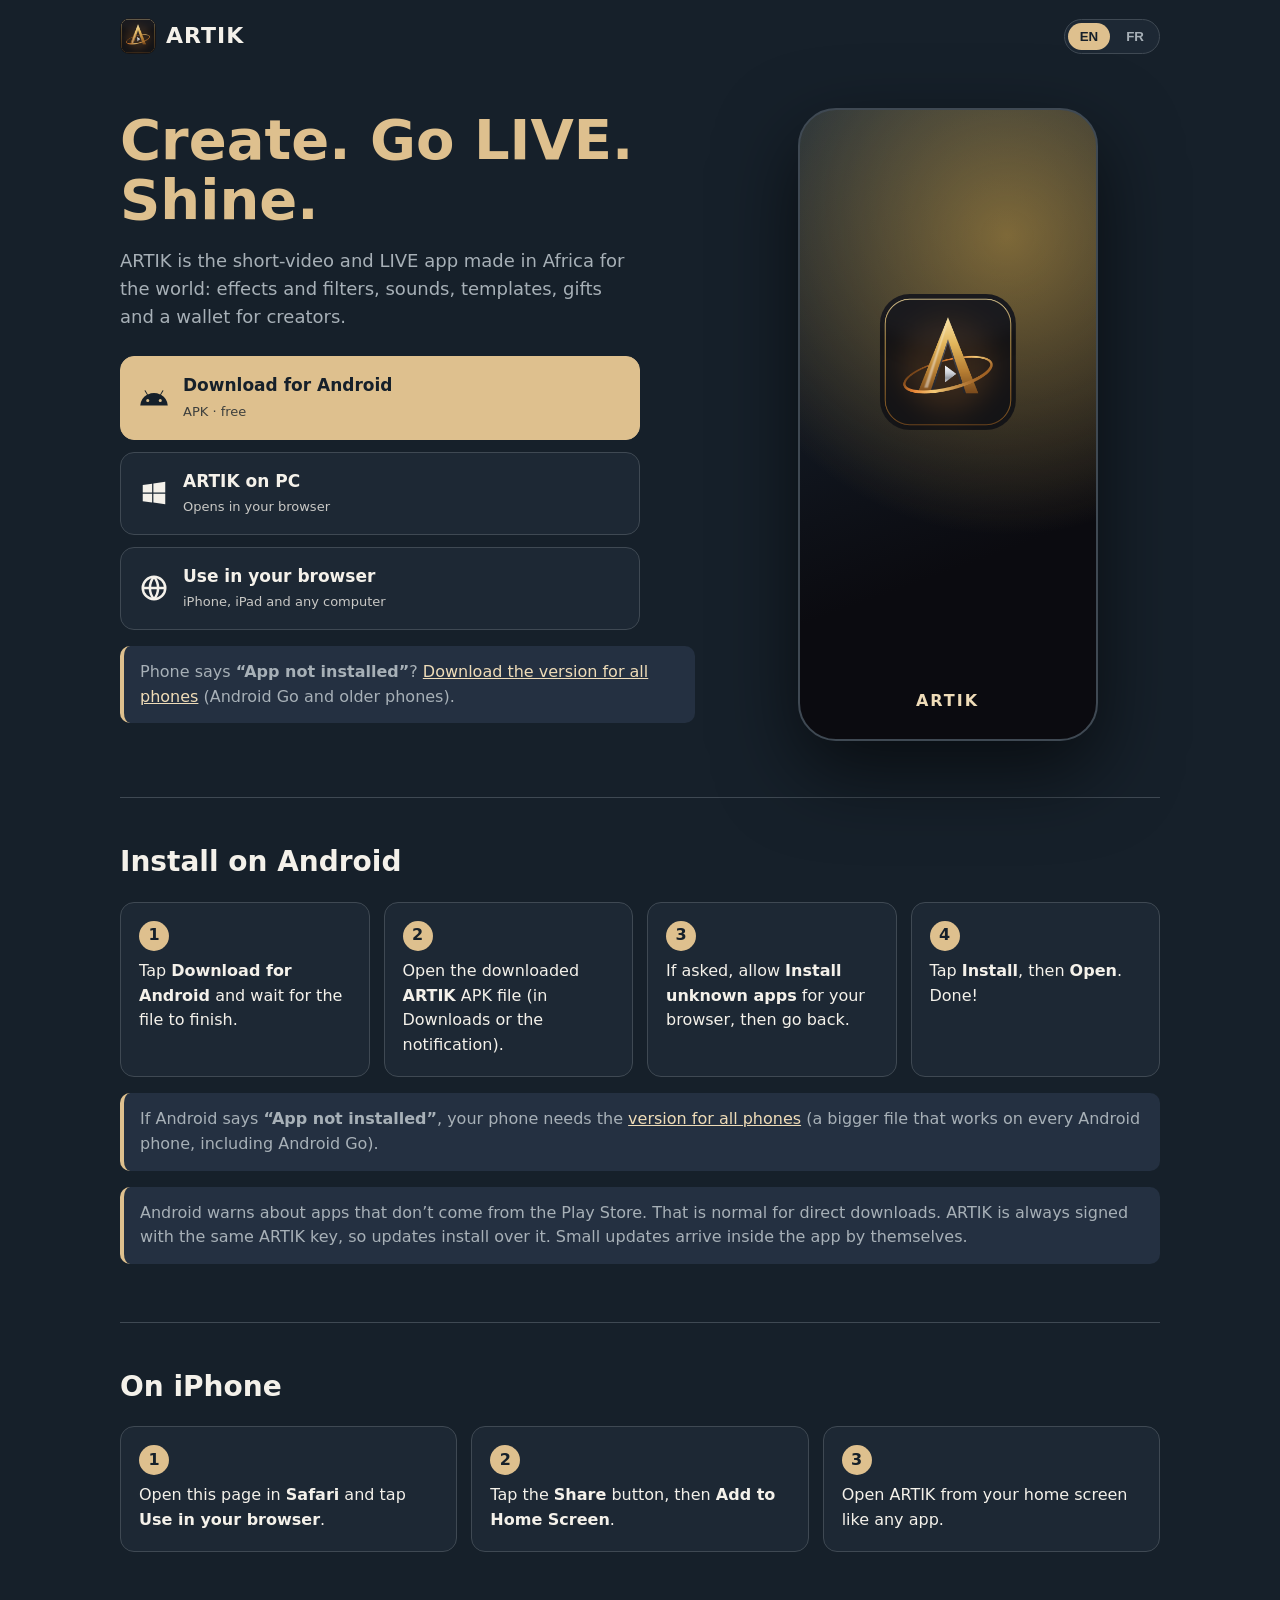
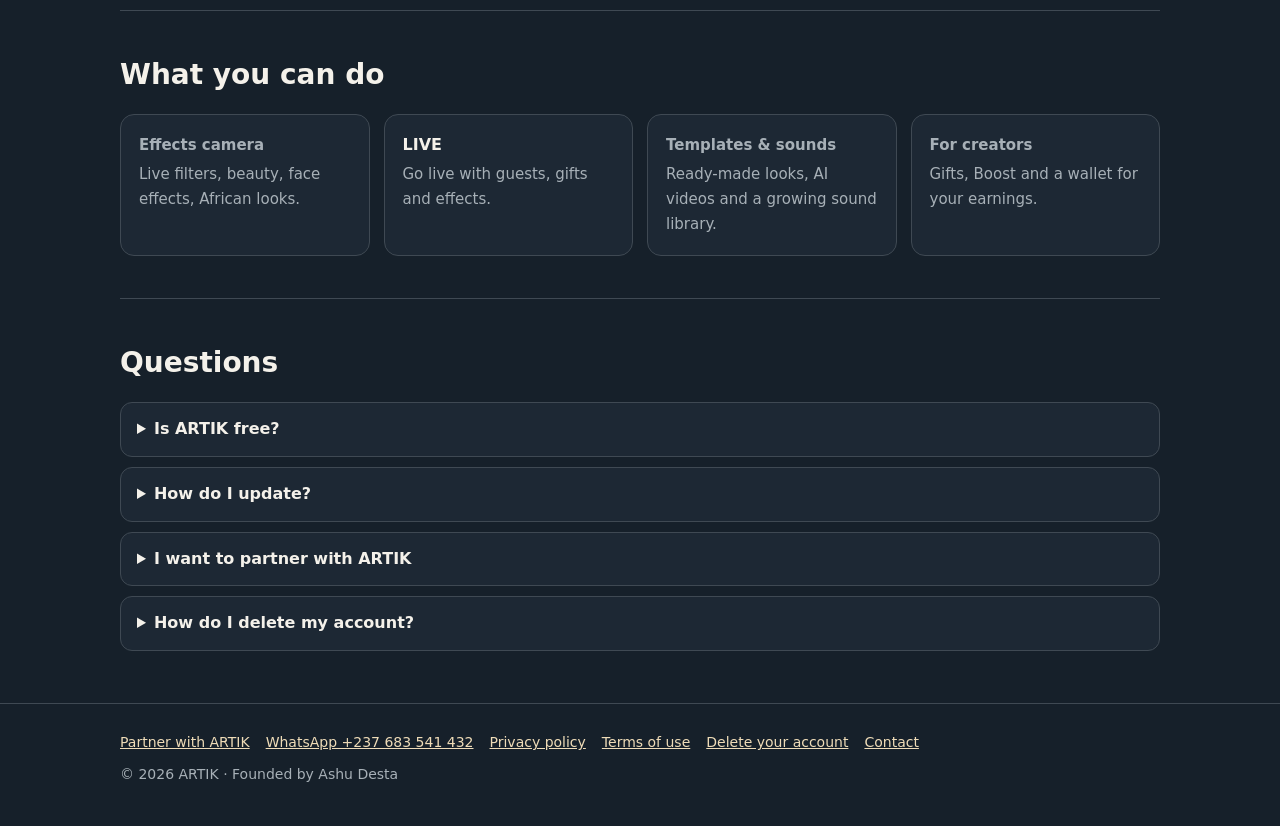
==== commit c13eb89e: "Website: new server, build 16 downloads, navy + sand colours, PC opens the web app" ====
--- a/index.html
+++ b/index.html
@@ -21,7 +21,7 @@
 <meta name="twitter:description" content="Download ARTIK free: short videos, LIVE with gifts, live effects camera, African looks, templates and sounds. Android, Windows and iPhone (browser). Vidéos courtes et LIVE.">
 <meta name="twitter:image" content="https://artikapp.com/og-image.png">
 <meta name="theme-color" content="#0b0b10">
-<script type="application/ld+json">[{"@context":"https://schema.org","@type":"Organization","name":"ARTIK","url":"https://artikapp.com/","logo":"https://artikapp.com/icon.png","founder":{"@type":"Person","name":"Ashu Desta"},"contactPoint":[{"@type":"ContactPoint","telephone":"+237683541432","contactType":"customer support","availableLanguage":["English","French"]}]},{"@context":"https://schema.org","@type":"SoftwareApplication","name":"ARTIK","applicationCategory":"SocialNetworkingApplication","operatingSystem":"Android, Windows, Web","description":"Short videos, LIVE, effects camera, templates, sounds and gifts. Made in Africa for the world.","url":"https://artikapp.com/","downloadUrl":"https://github.com/artik-app/artik-app.github.io/releases/latest/download/ARTIK-Android-64bit.apk","offers":{"@type":"Offer","price":"0","priceCurrency":"USD"},"image":"https://artikapp.com/og-image.png"}]</script>
+<script type="application/ld+json">[{"@context":"https://schema.org","@type":"Organization","name":"ARTIK","url":"https://artikapp.com/","logo":"https://artikapp.com/icon.png","founder":{"@type":"Person","name":"Ashu Desta"},"contactPoint":[{"@type":"ContactPoint","telephone":"+237683541432","contactType":"customer support","availableLanguage":["English","French"]}]},{"@context":"https://schema.org","@type":"SoftwareApplication","name":"ARTIK","applicationCategory":"SocialNetworkingApplication","operatingSystem":"Android, Windows, Web","description":"Short videos, LIVE, effects camera, templates, sounds and gifts. Made in Africa for the world.","url":"https://artikapp.com/","downloadUrl":"https://github.com/artik-app/artik-app.github.io/releases/latest/download/ARTIK-Android.apk","offers":{"@type":"Offer","price":"0","priceCurrency":"USD"},"image":"https://artikapp.com/og-image.png"}]</script>
 <link rel="icon" href="icon.png">
 <link rel="stylesheet" href="style.css">
 <script>
@@ -51,8 +51,8 @@
       <h1><span data-lang="en">Create. Go LIVE. <span>Shine.</span></span><span data-lang="fr">Créez. Passez en LIVE. <span>Brillez.</span></span></h1>
       <p class="lead"><span data-lang="en">ARTIK is the short-video and LIVE app made in Africa for the world: effects and filters, sounds, templates, gifts and a wallet for creators.</span><span data-lang="fr">ARTIK est l'application de vidéos courtes et de LIVE née en Afrique pour le monde : effets et filtres, sons, modèles, cadeaux et un portefeuille pour les créateurs.</span></p>
       <div class="downloads">
-        <a class="dl primary" href="https://github.com/artik-app/artik-app.github.io/releases/latest/download/ARTIK-Android-64bit.apk" download><svg viewBox="0 0 24 24" fill="currentColor" aria-hidden="true"><path d="M17.6 9.48l1.84-3.18a.38.38 0 00-.66-.38l-1.86 3.22a11.5 11.5 0 00-9.84 0L5.22 5.92a.38.38 0 00-.66.38L6.4 9.48A10.8 10.8 0 001 18h22a10.8 10.8 0 00-5.4-8.52zM7 15.25a1.25 1.25 0 110-2.5 1.25 1.25 0 010 2.5zm10 0a1.25 1.25 0 110-2.5 1.25 1.25 0 010 2.5z"/></svg><span><b><span data-lang="en">Download for Android</span><span data-lang="fr">Télécharger pour Android</span></b><small><span data-lang="en">APK · free</span><span data-lang="fr">APK · gratuit</span></small></span></a>
-        <a class="dl" href="https://github.com/artik-app/artik-app.github.io/releases/latest/download/ARTIK-Windows-Setup.exe" download><svg viewBox="0 0 24 24" fill="currentColor" aria-hidden="true"><path d="M3 5.5l7.5-1v7H3v-6zm0 13l7.5 1v-7H3v6zm8.5 1.1L21 21v-8.5h-9.5v7.1zm0-15.2v7.1H21V3l-9.5 1.4z"/></svg><span><b><span data-lang="en">Download for Windows</span><span data-lang="fr">Télécharger pour Windows</span></b><small><span data-lang="en">Installer for PC</span><span data-lang="fr">Installateur pour PC</span></small></span></a>
+        <a class="dl primary" href="https://github.com/artik-app/artik-app.github.io/releases/latest/download/ARTIK-Android.apk" download><svg viewBox="0 0 24 24" fill="currentColor" aria-hidden="true"><path d="M17.6 9.48l1.84-3.18a.38.38 0 00-.66-.38l-1.86 3.22a11.5 11.5 0 00-9.84 0L5.22 5.92a.38.38 0 00-.66.38L6.4 9.48A10.8 10.8 0 001 18h22a10.8 10.8 0 00-5.4-8.52zM7 15.25a1.25 1.25 0 110-2.5 1.25 1.25 0 010 2.5zm10 0a1.25 1.25 0 110-2.5 1.25 1.25 0 010 2.5z"/></svg><span><b><span data-lang="en">Download for Android</span><span data-lang="fr">Télécharger pour Android</span></b><small><span data-lang="en">APK · free</span><span data-lang="fr">APK · gratuit</span></small></span></a>
+        <a class="dl" href="/app/"><svg viewBox="0 0 24 24" fill="currentColor" aria-hidden="true"><path d="M3 5.5l7.5-1v7H3v-6zm0 13l7.5 1v-7H3v6zm8.5 1.1L21 21v-8.5h-9.5v7.1zm0-15.2v7.1H21V3l-9.5 1.4z"/></svg><span><b><span data-lang="en">ARTIK on PC</span><span data-lang="fr">ARTIK sur PC</span></b><small><span data-lang="en">Opens in your browser</span><span data-lang="fr">S’ouvre dans le navigateur</span></small></span></a>
         <a class="dl" href="app/"><svg viewBox="0 0 24 24" fill="none" stroke="currentColor" stroke-width="2" aria-hidden="true"><circle cx="12" cy="12" r="9"/><path d="M3 12h18M12 3a14 14 0 010 18M12 3a14 14 0 000 18"/></svg><span><b><span data-lang="en">Use in your browser</span><span data-lang="fr">Utiliser dans le navigateur</span></b><small><span data-lang="en">iPhone, iPad and any computer</span><span data-lang="fr">iPhone, iPad et tout ordinateur</span></small></span></a>
       </div>
       <p class="note"><span data-lang="en">Phone says <b>“App not installed”</b>? <a href="https://github.com/artik-app/artik-app.github.io/releases/latest/download/ARTIK-Android.apk" download>Download the version for all phones</a> (Android Go and older phones).</span><span data-lang="fr">Le téléphone affiche <b>« Application non installée »</b> ? <a href="https://github.com/artik-app/artik-app.github.io/releases/latest/download/ARTIK-Android.apk" download>Téléchargez la version pour tous les téléphones</a> (Android Go et anciens téléphones).</span></p>
--- a/style.css
+++ b/style.css
@@ -1,13 +1,13 @@
 :root {
-  --bg: #0b0b10;
-  --surface: #15151d;
-  --raised: #1f1f2a;
-  --border: #2a2a36;
+  --bg: #16202a;
+  --surface: #1d2834;
+  --raised: #243041;
+  --border: #3f4953;
   --text: #f4f1ea;
-  --muted: #a7a3b3;
-  --gold: #d4a645;
-  --gold-light: #f1d08a;
-  --on-gold: #1a1300;
+  --muted: #a7b0b7;
+  --gold: #dec08e;
+  --gold-light: #efdcb8;
+  --on-gold: #16202a;
 }
 * { box-sizing: border-box; }
 html { scroll-behavior: smooth; }
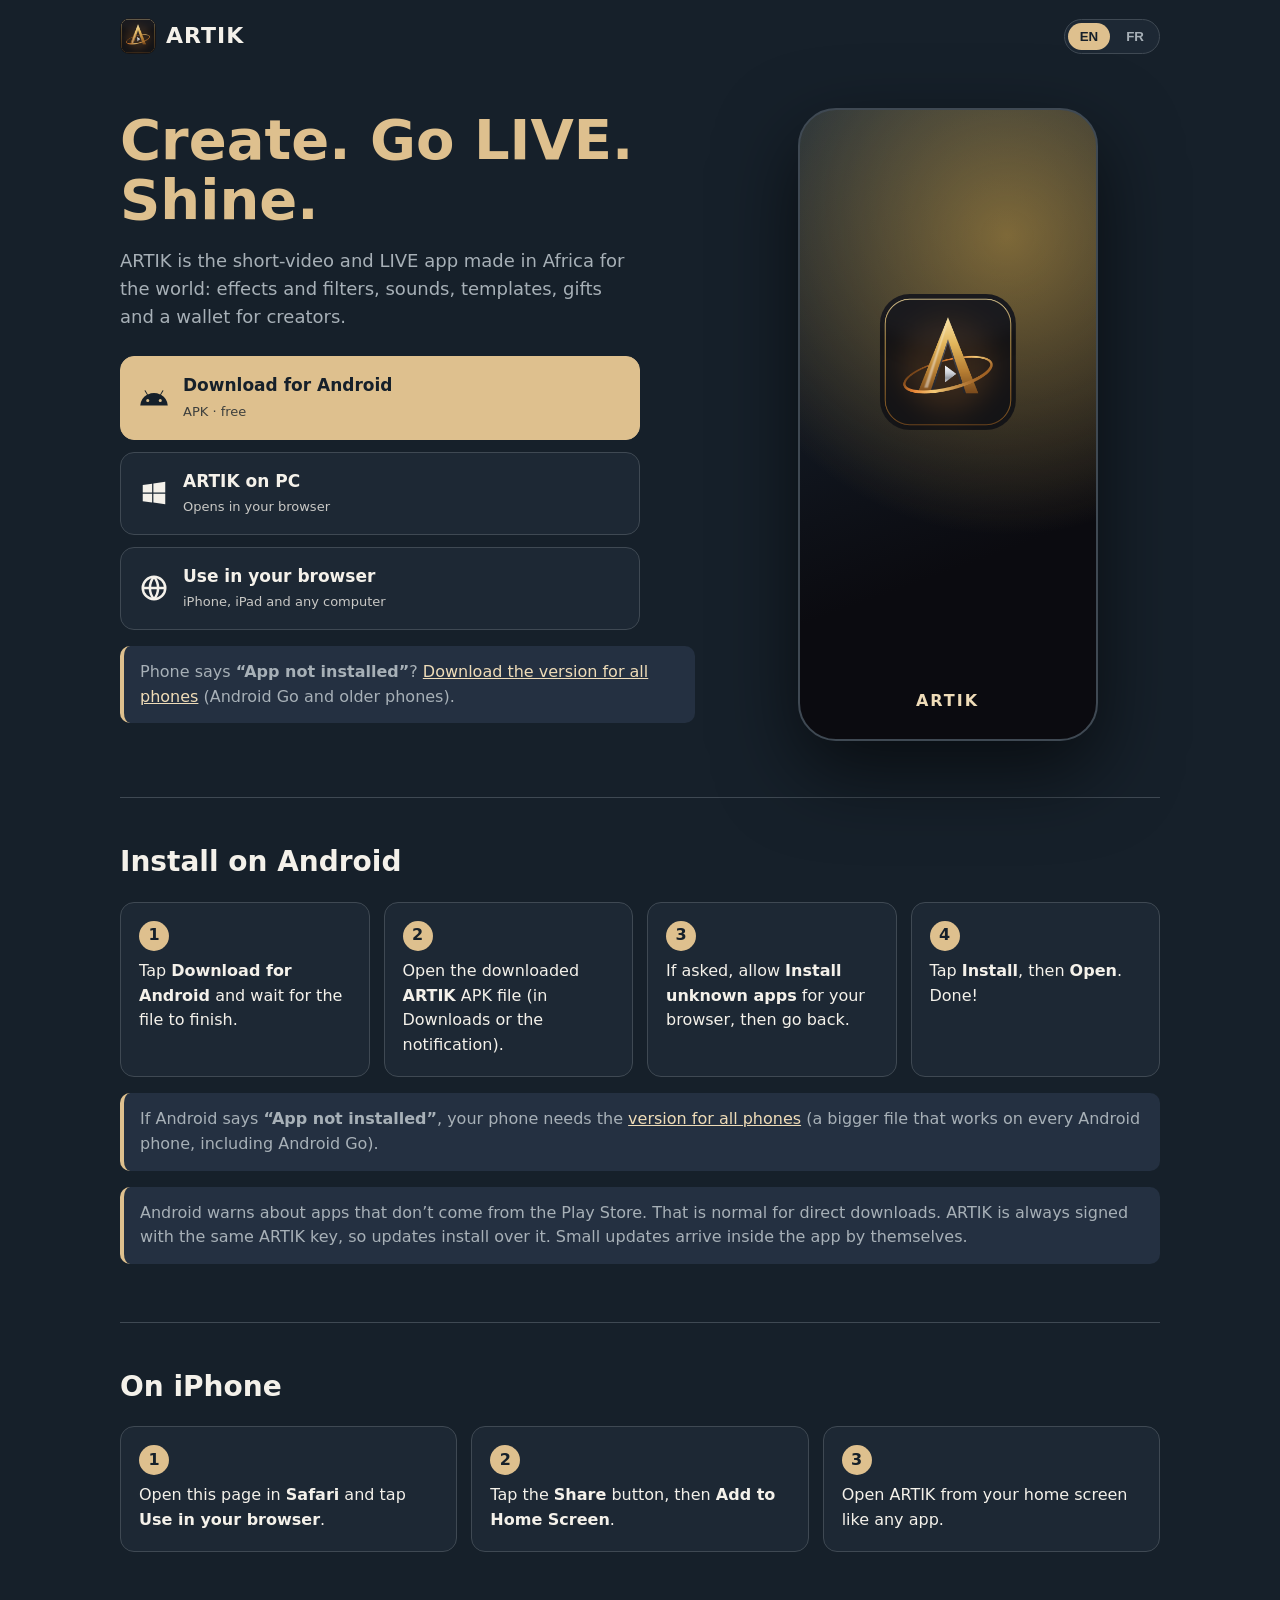
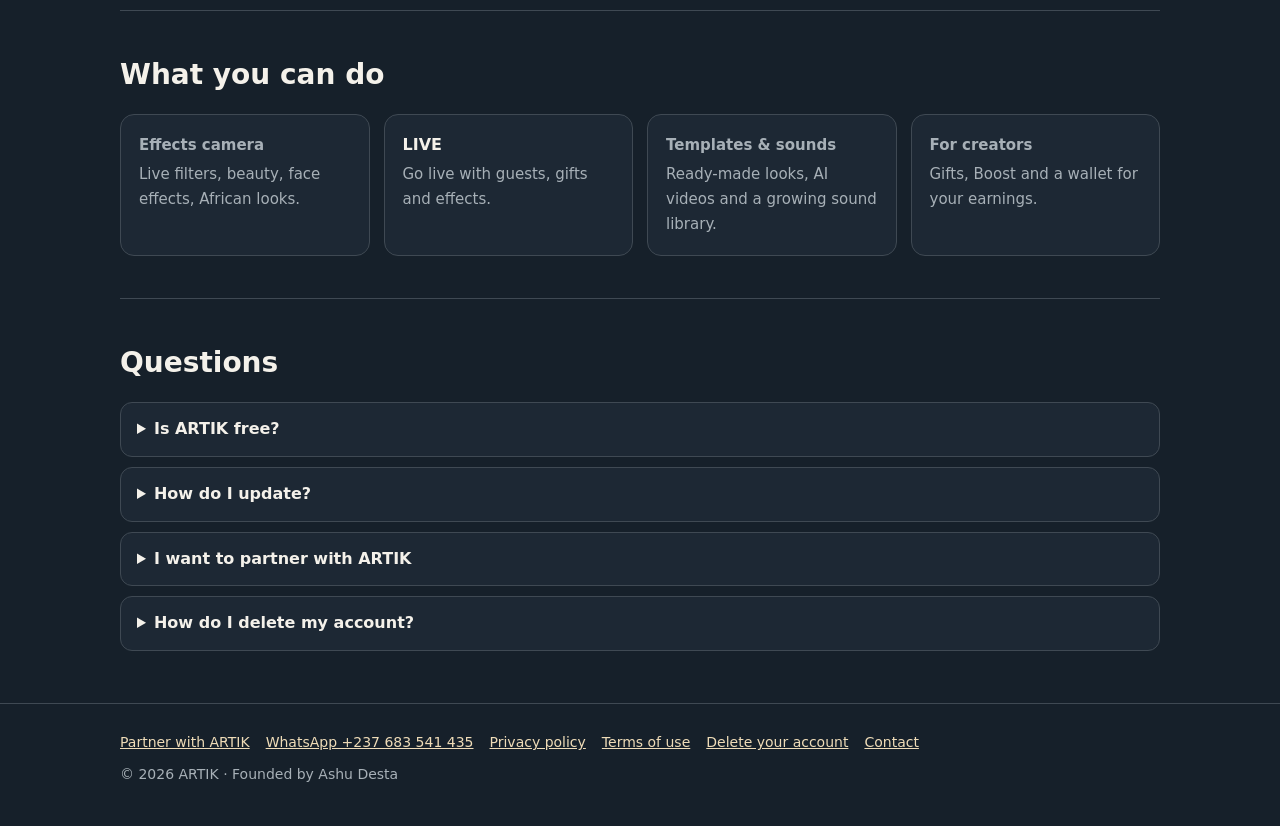
==== commit 6f241c94: "Website: correct WhatsApp number" ====
--- a/index.html
+++ b/index.html
@@ -21,7 +21,7 @@
 <meta name="twitter:description" content="Download ARTIK free: short videos, LIVE with gifts, live effects camera, African looks, templates and sounds. Android, Windows and iPhone (browser). Vidéos courtes et LIVE.">
 <meta name="twitter:image" content="https://artikapp.com/og-image.png">
 <meta name="theme-color" content="#0b0b10">
-<script type="application/ld+json">[{"@context":"https://schema.org","@type":"Organization","name":"ARTIK","url":"https://artikapp.com/","logo":"https://artikapp.com/icon.png","founder":{"@type":"Person","name":"Ashu Desta"},"contactPoint":[{"@type":"ContactPoint","telephone":"+237683541432","contactType":"customer support","availableLanguage":["English","French"]}]},{"@context":"https://schema.org","@type":"SoftwareApplication","name":"ARTIK","applicationCategory":"SocialNetworkingApplication","operatingSystem":"Android, Windows, Web","description":"Short videos, LIVE, effects camera, templates, sounds and gifts. Made in Africa for the world.","url":"https://artikapp.com/","downloadUrl":"https://github.com/artik-app/artik-app.github.io/releases/latest/download/ARTIK-Android.apk","offers":{"@type":"Offer","price":"0","priceCurrency":"USD"},"image":"https://artikapp.com/og-image.png"}]</script>
+<script type="application/ld+json">[{"@context":"https://schema.org","@type":"Organization","name":"ARTIK","url":"https://artikapp.com/","logo":"https://artikapp.com/icon.png","founder":{"@type":"Person","name":"Ashu Desta"},"contactPoint":[{"@type":"ContactPoint","telephone":"+237683541435","contactType":"customer support","availableLanguage":["English","French"]}]},{"@context":"https://schema.org","@type":"SoftwareApplication","name":"ARTIK","applicationCategory":"SocialNetworkingApplication","operatingSystem":"Android, Windows, Web","description":"Short videos, LIVE, effects camera, templates, sounds and gifts. Made in Africa for the world.","url":"https://artikapp.com/","downloadUrl":"https://github.com/artik-app/artik-app.github.io/releases/latest/download/ARTIK-Android.apk","offers":{"@type":"Offer","price":"0","priceCurrency":"USD"},"image":"https://artikapp.com/og-image.png"}]</script>
 <link rel="icon" href="icon.png">
 <link rel="stylesheet" href="style.css">
 <script>
@@ -101,7 +101,7 @@
   </section>
 </main>
 <footer><div class="wrap">
-  <nav><a href="partner.html"><span data-lang="en">Partner with ARTIK</span><span data-lang="fr">Devenir partenaire</span></a><a href="https://wa.me/237683541432">WhatsApp +237 683 541 432</a><a href="privacy.html"><span data-lang="en">Privacy policy</span><span data-lang="fr">Confidentialité</span></a><a href="terms.html"><span data-lang="en">Terms of use</span><span data-lang="fr">Conditions d'utilisation</span></a>
+  <nav><a href="partner.html"><span data-lang="en">Partner with ARTIK</span><span data-lang="fr">Devenir partenaire</span></a><a href="https://wa.me/237683541435">WhatsApp +237 683 541 435</a><a href="privacy.html"><span data-lang="en">Privacy policy</span><span data-lang="fr">Confidentialité</span></a><a href="terms.html"><span data-lang="en">Terms of use</span><span data-lang="fr">Conditions d'utilisation</span></a>
   <a href="delete-account.html"><span data-lang="en">Delete your account</span><span data-lang="fr">Supprimer votre compte</span></a><a href="mailto:ashdes237@gmail.com"><span data-lang="en">Contact</span><span data-lang="fr">Contact</span></a></nav>
   © 2026 ARTIK · <span data-lang="en">Founded by Ashu Desta</span><span data-lang="fr">Fondé par Ashu Desta</span>
 </div></footer></body></html>
